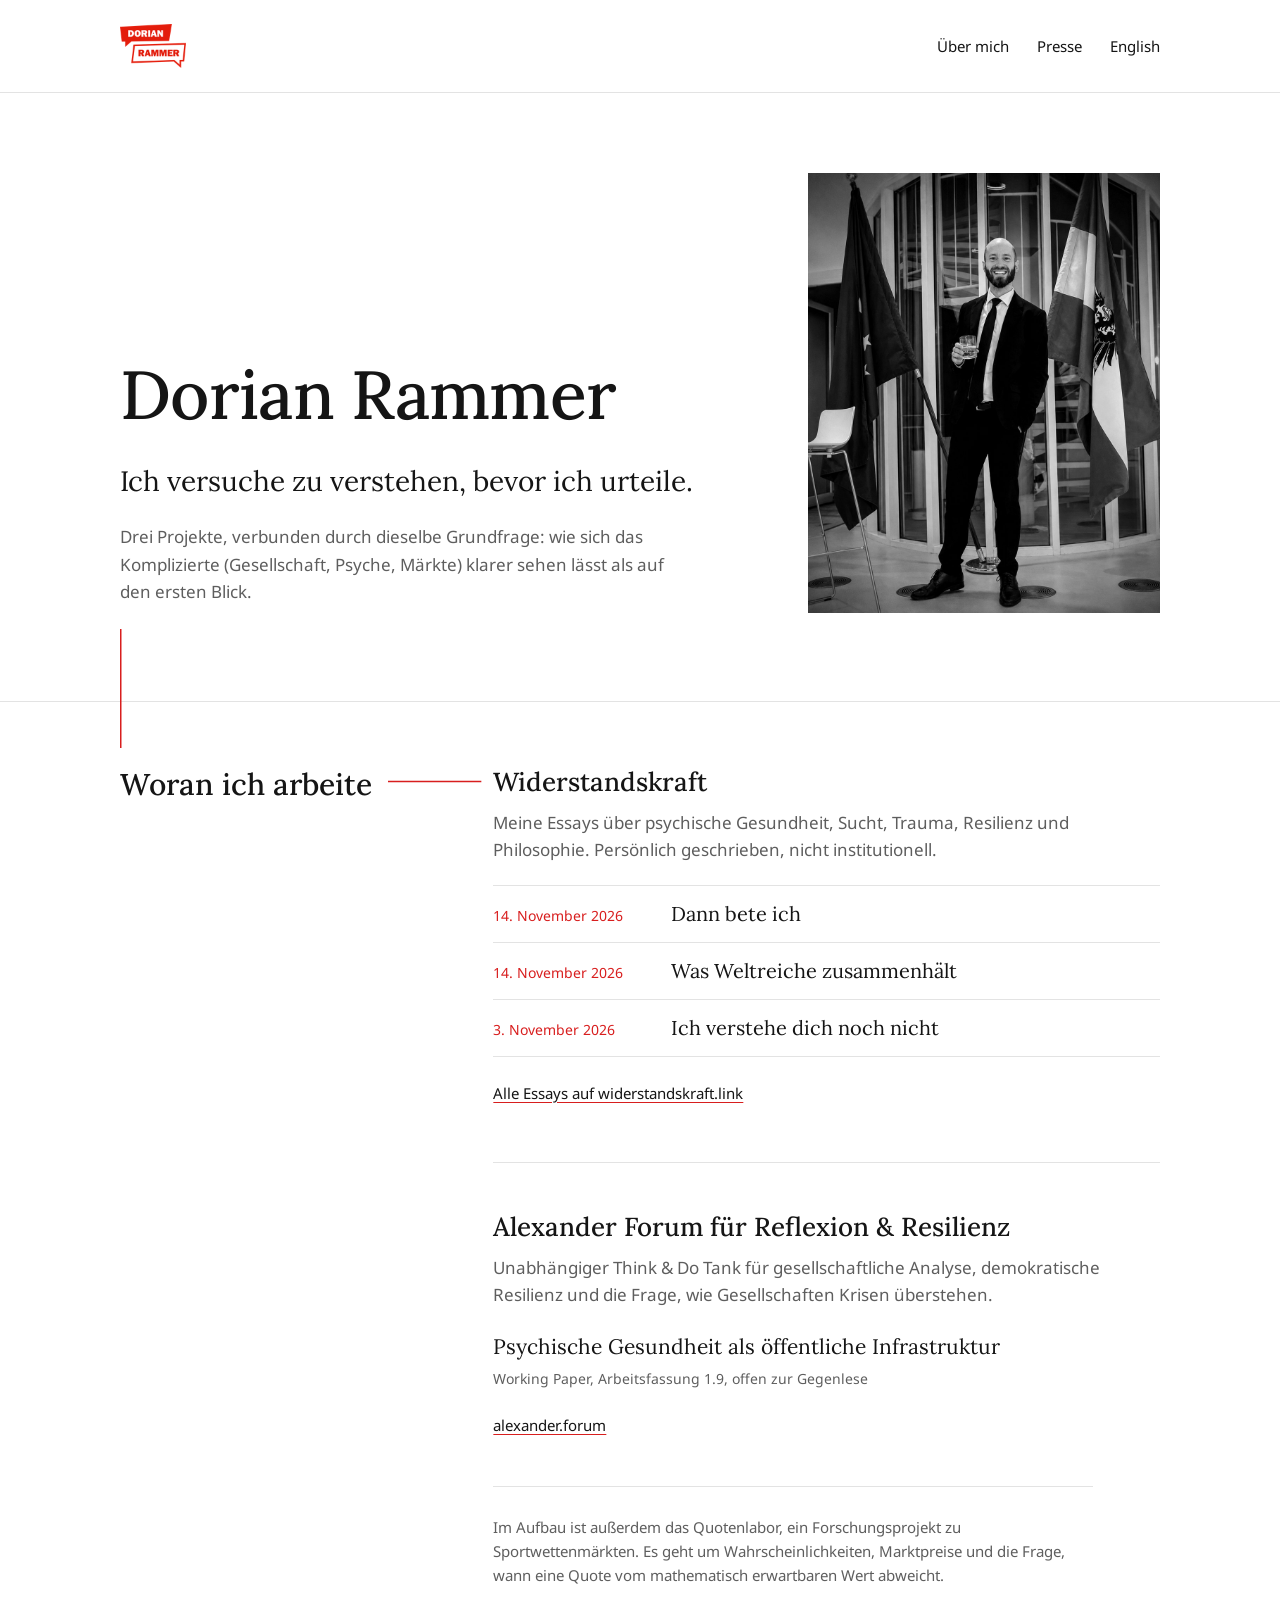
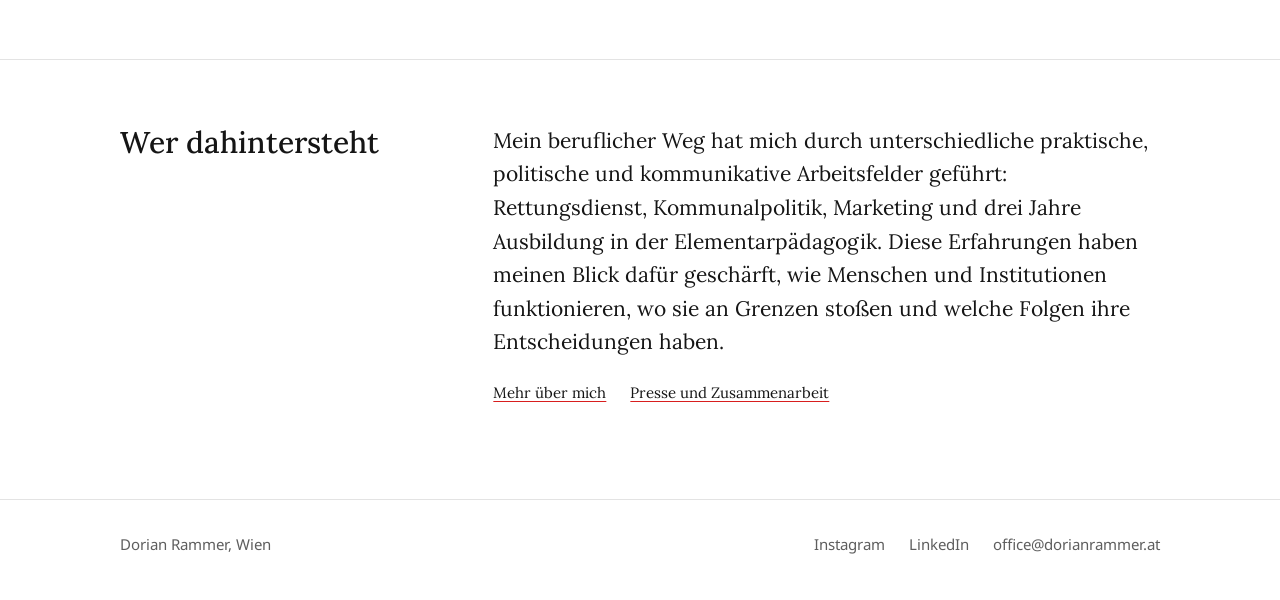
==== index.html @ beb6ae24 "Elementarpädagogik: „drei Jahre Ausbildung“ statt „dreijährige (formale) Ausbildung“ Die BAKIP wurde" ====
<!DOCTYPE html>
<html lang="de">
<head>
<meta charset="UTF-8">
<meta name="viewport" content="width=device-width, initial-scale=1.0">

<link rel="canonical" href="https://dorianrammer.at/">
<link rel="alternate" href="https://dorianrammer.at/" hreflang="de">
<link rel="alternate" href="https://dorianrammer.at/en/" hreflang="en">
<link rel="alternate" href="https://dorianrammer.at/" hreflang="x-default">

<meta name="robots" content="index,follow,max-image-preview:large,max-snippet:-1,max-video-preview:-1">

<meta name="description" content="Dorian Rammer, Autor und Publizist aus Wien: Essays über psychische Gesundheit, Sucht und Resilienz, gesellschaftliche Analyse im Alexander Forum.">

<meta name="keywords" content="Dorian Rammer, Wien, Widerstandskraft, Alexander Forum für Reflexion &amp; Resilienz, Essays, psychische Gesundheit, Sucht, Resilienz, Gesellschaftsanalyse, politische Analyse, Quotenlabor">

<meta name="author" content="Dorian Rammer">
<meta name="theme-color" content="#ffffff">

<meta property="og:site_name" content="Dorian Rammer">
<meta property="og:url" content="https://dorianrammer.at/">
<meta property="og:title" content="Dorian Rammer: Essays und gesellschaftliche Analyse">
<meta property="og:description" content="Dorian Rammer, Autor und Publizist aus Wien: Essays über psychische Gesundheit, Sucht und Resilienz, gesellschaftliche Analyse im Alexander Forum.">
<meta property="og:type" content="website">
<meta property="og:locale" content="de_AT">
<meta property="og:image" content="https://dorianrammer.at/assets/dorian-rammer-portrait-farbe.jpg">
<meta property="og:image:width" content="960">
<meta property="og:image:height" content="957">
<meta property="og:image:alt" content="Dorian Rammer in dunkelblauem Sakko vor grauem Hintergrund">
<meta property="og:locale:alternate" content="en_GB">

<meta name="twitter:card" content="summary">

<link rel="me" href="https://www.instagram.com/whoisdoriangray">
<link rel="me" href="https://www.linkedin.com/in/dorianrammer">

<script type="application/ld+json">
{
  "@context": "https://schema.org",
  "@graph": [
    {
      "@type": "Person",
      "@id": "https://dorianrammer.at/#person",
      "name": "Dorian Rammer",
      "url": "https://dorianrammer.at/",
      "description": "Autor und Publizist aus Wien: Essays, Beiträge und Kurzvideos zu psychischer Gesundheit, Sucht, Resilienz und gesellschaftlichen Fragen. Gründer und Leiter des Alexander Forums für Reflexion & Resilienz.",
      "jobTitle": "Autor und Publizist",
      "homeLocation": {
        "@type": "Place",
        "name": "Wien, Österreich"
      },
      "sameAs": [
        "https://www.instagram.com/whoisdoriangray",
        "https://www.linkedin.com/in/dorianrammer",
        "https://alexander.forum/",
        "https://widerstandskraft.link/"
      ],
      "knowsAbout": [
        "psychische Gesundheit",
        "Sucht",
        "Resilienz",
        "Essays",
        "gesellschaftliche Analyse",
        "politische Analyse",
        "Wahrscheinlichkeiten und Marktpreise"
      ],
      "affiliation": [
        {
          "@type": "Organization",
          "name": "Alexander Forum für Reflexion & Resilienz",
          "url": "https://alexander.forum/"
        },
        {
          "@type": "Organization",
          "name": "Widerstandskraft",
          "url": "https://widerstandskraft.link/"
        },
        {
          "@type": "Organization",
          "name": "Quotenlabor"
        }
      ]
    },
    {
      "@type": "WebSite",
      "@id": "https://dorianrammer.at/#website",
      "url": "https://dorianrammer.at/",
      "name": "Dorian Rammer: Essays und gesellschaftliche Analyse",
      "publisher": {
        "@id": "https://dorianrammer.at/#person"
      },
      "inLanguage": "de-AT"
    },
    {
      "@type": "WebPage",
      "@id": "https://dorianrammer.at/#webpage",
      "url": "https://dorianrammer.at/",
      "name": "Dorian Rammer: Essays und gesellschaftliche Analyse",
      "isPartOf": {
        "@id": "https://dorianrammer.at/#website"
      },
      "about": {
        "@id": "https://dorianrammer.at/#person"
      },
      "inLanguage": "de-AT"
    }
  ]
}
</script>

<title>Dorian Rammer: Essays und gesellschaftliche Analyse</title>

<link rel="icon" href="/favicon.svg" type="image/svg+xml">
<link rel="apple-touch-icon" href="/apple-touch-icon.png">

<link rel="preload" href="/assets/fonts/lora-latin-var.woff2" as="font" type="font/woff2" crossorigin>
<link rel="preload" href="/assets/fonts/noto-sans-latin-var.woff2" as="font" type="font/woff2" crossorigin>
<link rel="stylesheet" href="/assets/site.css?v=20261122f">

</head>

<body>

<a class="sprung" href="#inhalt">Zum Inhalt springen</a>

<header class="kopf">
  <div class="wrap">
    <a class="marke" href="/" aria-label="Dorian Rammer, Startseite">
      <img src="/assets/dorian-rammer-logo.png" alt="Dorian Rammer" width="198" height="132">
    </a>
    <nav aria-label="Seitennavigation">
      <a href="/ueber-dorian-rammer/">Über mich</a>
      <a href="/presse/">Presse</a>
      <a href="/en/" hreflang="en" lang="en">English</a>
    </nav>
  </div>
</header>

<main id="inhalt">

<section class="einstieg">
  <div class="wrap">
    <div>
      <h1>Dorian Rammer</h1>
      <p class="satz">Ich versuche zu verstehen, bevor ich urteile.</p>
      <p class="intro" data-faden-start>Drei Projekte, verbunden durch dieselbe Grundfrage: wie sich das Komplizierte (Gesellschaft, Psyche, Märkte) klarer sehen lässt als auf den ersten Blick.</p>
    </div>
    <figure class="portraet">
      <img src="/assets/dorian-rammer-portrait-sw.jpg" alt="Dorian Rammer im Anzug zwischen der österreichischen und der europäischen Flagge, Schwarzweißfoto" width="1000" height="1250" fetchpriority="high">
    </figure>
  </div>
</section>

<section class="abschnitt projekte" aria-labelledby="woran">
  <div class="wrap">
    <h2 id="woran" data-faden-wurzel>Woran ich arbeite</h2>
    <div>

      <div class="block" data-faden-bereich>
        <h3 data-faden="wk"><a href="https://www.widerstandskraft.link/">Widerstandskraft</a></h3>
        <p>Meine Essays über psychische Gesundheit, Sucht, Trauma, Resilienz und Philosophie. Persönlich geschrieben, nicht institutionell.</p>
        <!-- essays:start (wird von scripts/essays-aktualisieren.mjs ersetzt) -->
        <ul class="texte">
          <li><time datetime="2026-11-14">14. November 2026</time><a href="https://www.widerstandskraft.link/dann-bete-ich/">Dann bete ich</a></li>
          <li><time datetime="2026-11-14">14. November 2026</time><a href="https://www.widerstandskraft.link/was-weltreiche-zusammenhaelt/">Was Weltreiche zusammenhält</a></li>
          <li><time datetime="2026-11-03">3. November 2026</time><a href="https://www.widerstandskraft.link/ich-verstehe-dich-noch-nicht-michael-jackson/">Ich verstehe dich noch nicht</a></li>
        </ul>
        <!-- essays:ende -->
        <a class="weiter" href="https://www.widerstandskraft.link/">Alle Essays auf widerstandskraft.link</a>
      </div>

      <div class="block" data-faden-bereich>
        <h3 data-faden="af"><a href="https://alexander.forum/">Alexander Forum für Reflexion &amp; Resilienz</a></h3>
        <p>Unabhängiger Think &amp; Do Tank für gesellschaftliche Analyse, demokratische Resilienz und die Frage, wie Gesellschaften Krisen überstehen.</p>
        <div class="papier">
          <a href="https://alexander.forum/psyinfra-at/">Psychische Gesundheit als öffentliche Infrastruktur</a>
          <span>Working Paper, Arbeitsfassung 1.9, offen zur Gegenlese</span>
        </div>
        <a class="weiter" href="https://alexander.forum/">alexander.forum</a>
      </div>

      <p class="nebenbei" id="quotenlabor" data-faden="ql">Im Aufbau ist außerdem das Quotenlabor, ein Forschungsprojekt zu Sportwettenmärkten. Es geht um Wahrscheinlichkeiten, Marktpreise und die Frage, wann eine Quote vom mathematisch erwartbaren Wert abweicht.</p>

    </div>
  </div>
</section>

<section class="abschnitt person" aria-labelledby="wer">
  <div class="wrap">
    <h2 id="wer">Wer dahintersteht</h2>
    <div>
      <p>Mein beruflicher Weg hat mich durch unterschiedliche praktische, politische und kommunikative Arbeitsfelder geführt: Rettungsdienst, Kommunalpolitik, Marketing und drei Jahre Ausbildung in der Elementarpädagogik. Diese Erfahrungen haben meinen Blick dafür geschärft, wie Menschen und Institutionen funktionieren, wo sie an Grenzen stoßen und welche Folgen ihre Entscheidungen haben.</p>
      <p class="weiter-links"><a class="weiter" href="/ueber-dorian-rammer/">Mehr über mich</a> <a class="weiter" href="/presse/">Presse und Zusammenarbeit</a></p>
    </div>
  </div>
</section>

</main>

<footer class="fuss">
  <div class="wrap">
    <div>Dorian Rammer, Wien</div>
    <nav aria-label="Kontakt">
      <a href="https://www.instagram.com/whoisdoriangray" target="_blank" rel="me noopener">Instagram</a>
      <a href="https://www.linkedin.com/in/dorianrammer" target="_blank" rel="me noopener">LinkedIn</a>
      <span data-post-name="office" data-post-domain="dorianrammer.at">office (at) dorianrammer.at</span>
    </nav>
  </div>
</footer>

<script src="/assets/faden.js?v=20261122f" defer></script>

<script src="/assets/post.js?v=20261122f" defer></script>

<!-- 100% privacy-first analytics -->
<script async src="https://scripts.simpleanalyticscdn.com/latest.js"></script>

</body>
</html>
---- assets/site.css ----
/* dorianrammer.at
   Gemeinsames Stylesheet für Startseite und Über-Seite (DE/EN).
   Schriften wie Widerstandskraft: Lora (Überschriften, Lesetext), Noto Sans (Gebrauchstext).
   Rot #d81e1e nur als Signal: Daten, Link-Linien, Auswahl, Fokus, roter Faden.
   Nach jeder Änderung an dieser Datei oder an den Skripten die Versionsnummer
   (?v=JJJJMMTT) in den Links aller HTML-Seiten erhöhen, sonst sehen Besucher bis
   zu 10 Minuten die alte Fassung. */

@font-face{
  font-family:'Lora';
  font-style:normal;
  font-weight:400 600;
  font-display:swap;
  src:url('/assets/fonts/lora-latin-var.woff2') format('woff2');
}

@font-face{
  font-family:'Noto Sans';
  font-style:normal;
  font-weight:400 600;
  font-stretch:100%;
  font-display:swap;
  src:url('/assets/fonts/noto-sans-latin-var.woff2') format('woff2');
}

:root{
  --grund:#ffffff;
  --tinte:#151515;
  --grau:#5e5e5e;
  --linie:#e3e3e3;
  --rot:#d81e1e;
  --maxw:1120px;
  --rand:40px;
  --serif:'Lora',Georgia,'Times New Roman',serif;
  --sans:'Noto Sans',system-ui,-apple-system,'Segoe UI',sans-serif;
}

*{box-sizing:border-box}

html{
  -webkit-text-size-adjust:100%;
  text-size-adjust:100%;
}

body{
  position:relative;
  margin:0;
  background:var(--grund);
  color:var(--tinte);
  font-family:var(--sans);
  font-size:17px;
  line-height:1.6;
  -webkit-font-smoothing:antialiased;
  hyphens:auto;
  hyphenate-limit-chars:10 4 4;
}

::selection{
  background:var(--rot);
  color:#fff;
}

a{
  color:inherit;
  text-decoration-color:var(--rot);
  text-decoration-thickness:1px;
  text-underline-offset:.22em;
}

a:hover{
  color:var(--rot);
}

a:focus-visible{
  outline:2px solid var(--rot);
  outline-offset:3px;
}

h1,h2,h3{
  font-family:var(--serif);
  font-weight:500;
  margin:0;
  hyphens:manual;
  text-wrap:balance;
}

p{
  text-wrap:pretty;
}

img{
  max-width:100%;
}

.wrap{
  max-width:var(--maxw);
  margin:0 auto;
  padding:0 var(--rand);
}

.sprung{
  position:absolute;
  left:var(--rand);
  top:-100px;
  z-index:10;
  padding:8px 12px;
  background:var(--tinte);
  color:#fff;
  font-size:15px;
}

.sprung:focus{
  top:12px;
}


/* ---------- Kopf ---------- */

.kopf{
  padding:24px 0;
  border-bottom:1px solid var(--linie);
}

.kopf .wrap{
  display:flex;
  justify-content:space-between;
  align-items:center;
  gap:24px;
}

.kopf .marke{
  display:block;
  line-height:0;
}

.kopf .marke img{
  display:block;
  height:44px;
  width:auto;
}

.kopf nav{
  display:flex;
  gap:28px;
  font-size:15px;
}

.kopf nav a{
  text-decoration:none;
}

.kopf nav a[aria-current="page"]{
  text-decoration:underline;
  text-decoration-color:var(--rot);
}


/* ---------- Einstieg (Startseite) ---------- */

.einstieg{
  padding:80px 0 88px;
}

.einstieg .wrap{
  display:grid;
  grid-template-columns:7fr 4fr;
  gap:72px;
  align-items:end;
}

.einstieg h1{
  font-size:clamp(44px,5.6vw,68px);
  line-height:1.05;
  letter-spacing:-.01em;
  margin:0 0 32px;
}

.satz{
  font-family:var(--serif);
  font-size:clamp(22px,2.4vw,28px);
  line-height:1.4;
  margin:0 0 22px;
  max-width:21em;
}

.einstieg .intro{
  color:var(--grau);
  margin:0 0 8px;
  max-width:33em;
}

.portraet{
  margin:0;
}

.portraet img{
  display:block;
  width:100%;
  height:auto;
  aspect-ratio:4/5;
  object-fit:cover;
  object-position:50% 18%;
}

.portraet figcaption{
  margin-top:10px;
  font-size:14px;
  color:var(--grau);
}


/* ---------- Abschnitte ---------- */

.abschnitt{
  border-top:1px solid var(--linie);
  padding:64px 0 72px;
}

.abschnitt > .wrap{
  display:grid;
  grid-template-columns:4fr 8fr;
  gap:40px;
}

.abschnitt h2{
  font-size:30px;
  line-height:1.2;
}

.block + .block{
  margin-top:56px;
  padding-top:48px;
  border-top:1px solid var(--linie);
}

.block h3{
  font-size:26px;
  line-height:1.25;
  margin-bottom:10px;
}

.block h3 a{
  text-decoration:none;
}

.block > p{
  margin:0 0 22px;
  color:var(--grau);
  max-width:36em;
}

.texte{
  list-style:none;
  margin:0 0 22px;
  padding:0;
}

.texte li{
  display:grid;
  grid-template-columns:9.5em 1fr;
  gap:16px;
  align-items:baseline;
  padding:12px 0;
  border-top:1px solid var(--linie);
}

.texte li:last-child{
  border-bottom:1px solid var(--linie);
}

.texte time{
  font-size:14px;
  color:var(--rot);
  font-variant-numeric:tabular-nums;
}

.texte a{
  font-family:var(--serif);
  font-size:20px;
  text-decoration:none;
  hyphens:manual;
}

.papier{
  margin:0 0 22px;
}

.papier a{
  display:block;
  margin-bottom:4px;
  font-family:var(--serif);
  font-size:21px;
  text-decoration:none;
  hyphens:manual;
  text-wrap:balance;
}

.papier span{
  display:block;
  font-size:14px;
  line-height:1.5;
  color:var(--grau);
}

.weiter{
  font-size:15px;
}

.nebenbei{
  margin:48px 0 0;
  padding-top:28px;
  border-top:1px solid var(--linie);
  color:var(--grau);
  font-size:15px;
  max-width:40em;
}

.person p{
  font-family:var(--serif);
  font-size:21px;
  line-height:1.6;
  margin:0 0 22px;
  max-width:34em;
}


/* ---------- Über-Seite ---------- */

.seitenkopf{
  padding:72px 0 56px;
}

.seitenkopf h1{
  font-size:clamp(40px,5vw,60px);
  line-height:1.1;
  margin:0 0 20px;
}

.seitenkopf .satz{
  margin:0;
  max-width:none;
}

.ueber > .wrap{
  align-items:start;
}

.ueber .portraet{
  position:sticky;
  top:32px;
}

.text section + section{
  margin-top:56px;
}

.text h2{
  font-size:28px;
  line-height:1.25;
  margin-bottom:16px;
}

.text p{
  margin:0 0 18px;
  max-width:36em;
}

.projekte-liste{
  margin:24px 0 0;
  padding:0;
}

.projekte-liste > div{
  padding:16px 0;
  border-top:1px solid var(--linie);
}

.projekte-liste > div:last-child{
  border-bottom:1px solid var(--linie);
}

.projekte-liste dt{
  font-family:var(--serif);
  font-size:21px;
  margin-bottom:4px;
}

.projekte-liste dt a{
  text-decoration:none;
}

.projekte-liste dd{
  margin:0;
  color:var(--grau);
  font-size:16px;
}

.schluss{
  margin-top:40px;
}


/* ---------- Fuß ---------- */

.fuss{
  border-top:1px solid var(--linie);
  padding:32px 0 44px;
  font-size:15px;
  color:var(--grau);
}

.fuss .wrap{
  display:flex;
  justify-content:space-between;
  flex-wrap:wrap;
  gap:12px 28px;
}

.fuss nav{
  display:flex;
  flex-wrap:wrap;
  gap:24px;
}

.fuss a{
  text-decoration:none;
}


/* ---------- Roter Faden (Startseite) ---------- */

.faden{
  position:absolute;
  top:0;
  left:0;
  pointer-events:none;
  overflow:visible;
}

.faden path{
  fill:none;
  stroke:var(--rot);
  stroke-width:1.5;
  stroke-linejoin:miter;
  stroke-linecap:butt;
  transition:stroke-width .25s ease-out;
}

.faden path.offen{
  stroke-dasharray:5 6;
}

.faden path.aktiv{
  stroke-width:3;
}

.faden mask path{
  stroke:#fff;
  stroke-width:10;
  stroke-dasharray:none;
  transition:none;
}

@media (prefers-reduced-motion:reduce){
  .faden path{
    transition:none;
  }
}

@media print{
  .faden{
    display:none;
  }
}


/* ---------- Schmal ---------- */

@media (max-width:860px){

  :root{
    --rand:22px;
  }

  .einstieg{
    padding:44px 0 56px;
  }

  .einstieg .wrap{
    grid-template-columns:1fr;
    gap:40px;
  }

  .einstieg .portraet{
    max-width:360px;
  }

  .abschnitt{
    padding:48px 0 56px;
  }

  .abschnitt > .wrap{
    grid-template-columns:1fr;
    gap:28px;
  }

  .projekte > .wrap{
    padding-left:46px;
  }

  .texte li{
    grid-template-columns:1fr;
    gap:2px;
  }

  .person p{
    font-size:19px;
  }

  .seitenkopf{
    padding:44px 0 36px;
  }

  .ueber .portraet{
    position:static;
    max-width:360px;
  }

  .kopf .marke img{
    height:38px;
  }

  .kopf nav{
    gap:18px;
  }
}


/* ---------- Presseseite ---------- */

.texte .zeitraum{
  font-size:14px;
  color:var(--rot);
}

.texte .medium{
  display:block;
  margin-top:3px;
  font-family:var(--sans);
  font-size:15px;
  line-height:1.5;
  color:var(--grau);
}

.stationen li > span:last-child{
  font-size:16px;
  line-height:1.5;
}

.einleitung{
  margin:0 0 20px;
  max-width:36em;
  color:var(--grau);
}

.nachsatz{
  margin:20px 0 0;
  max-width:40em;
  font-size:15px;
  color:var(--grau);
}

.kurzbio{
  border:1px solid var(--linie);
  padding:18px 22px;
  margin:0 0 16px;
  max-width:40em;
}

.kurzbio h3{
  font-family:var(--sans);
  font-size:14px;
  font-weight:500;
  color:var(--grau);
  margin:0 0 8px;
}

.kurzbio p{
  margin:0;
}

.abschnitt .projekte-liste{
  margin-top:0;
  max-width:40em;
}

.weiter-links{
  display:flex;
  flex-wrap:wrap;
  gap:8px 24px;
  margin:0;
}

.abschnitt-kopf h2{
  margin:0;
}

.unterzeile{
  margin:6px 0 0;
  font-size:15px;
  color:var(--grau);
}

.stimmen{
  list-style:none;
  margin:0;
  padding:0;
  max-width:40em;
}

.stimmen li{
  padding:18px 0;
  border-top:1px solid var(--linie);
}

.stimmen li:last-child{
  border-bottom:1px solid var(--linie);
}

.stimmen blockquote{
  margin:0;
}

.stimmen blockquote p{
  margin:0 0 8px;
  font-family:var(--serif);
  font-size:20px;
  line-height:1.5;
}

.stimmen .quelle{
  margin:0;
  font-size:15px;
  color:var(--grau);
}

.pressefotos{
  display:flex;
  flex-wrap:wrap;
  align-items:flex-start;
  gap:24px;
  margin:0 0 24px;
}

.pressefoto{
  flex:0 1 200px;
  margin:0;
}

.pressefoto img{
  display:block;
  width:100%;
  height:auto;
  aspect-ratio:4/5;
  object-fit:cover;
  object-position:50% 25%;
}

.pressefoto figcaption{
  margin-top:8px;
  hyphens:manual;
  font-size:14px;
  color:var(--grau);
}
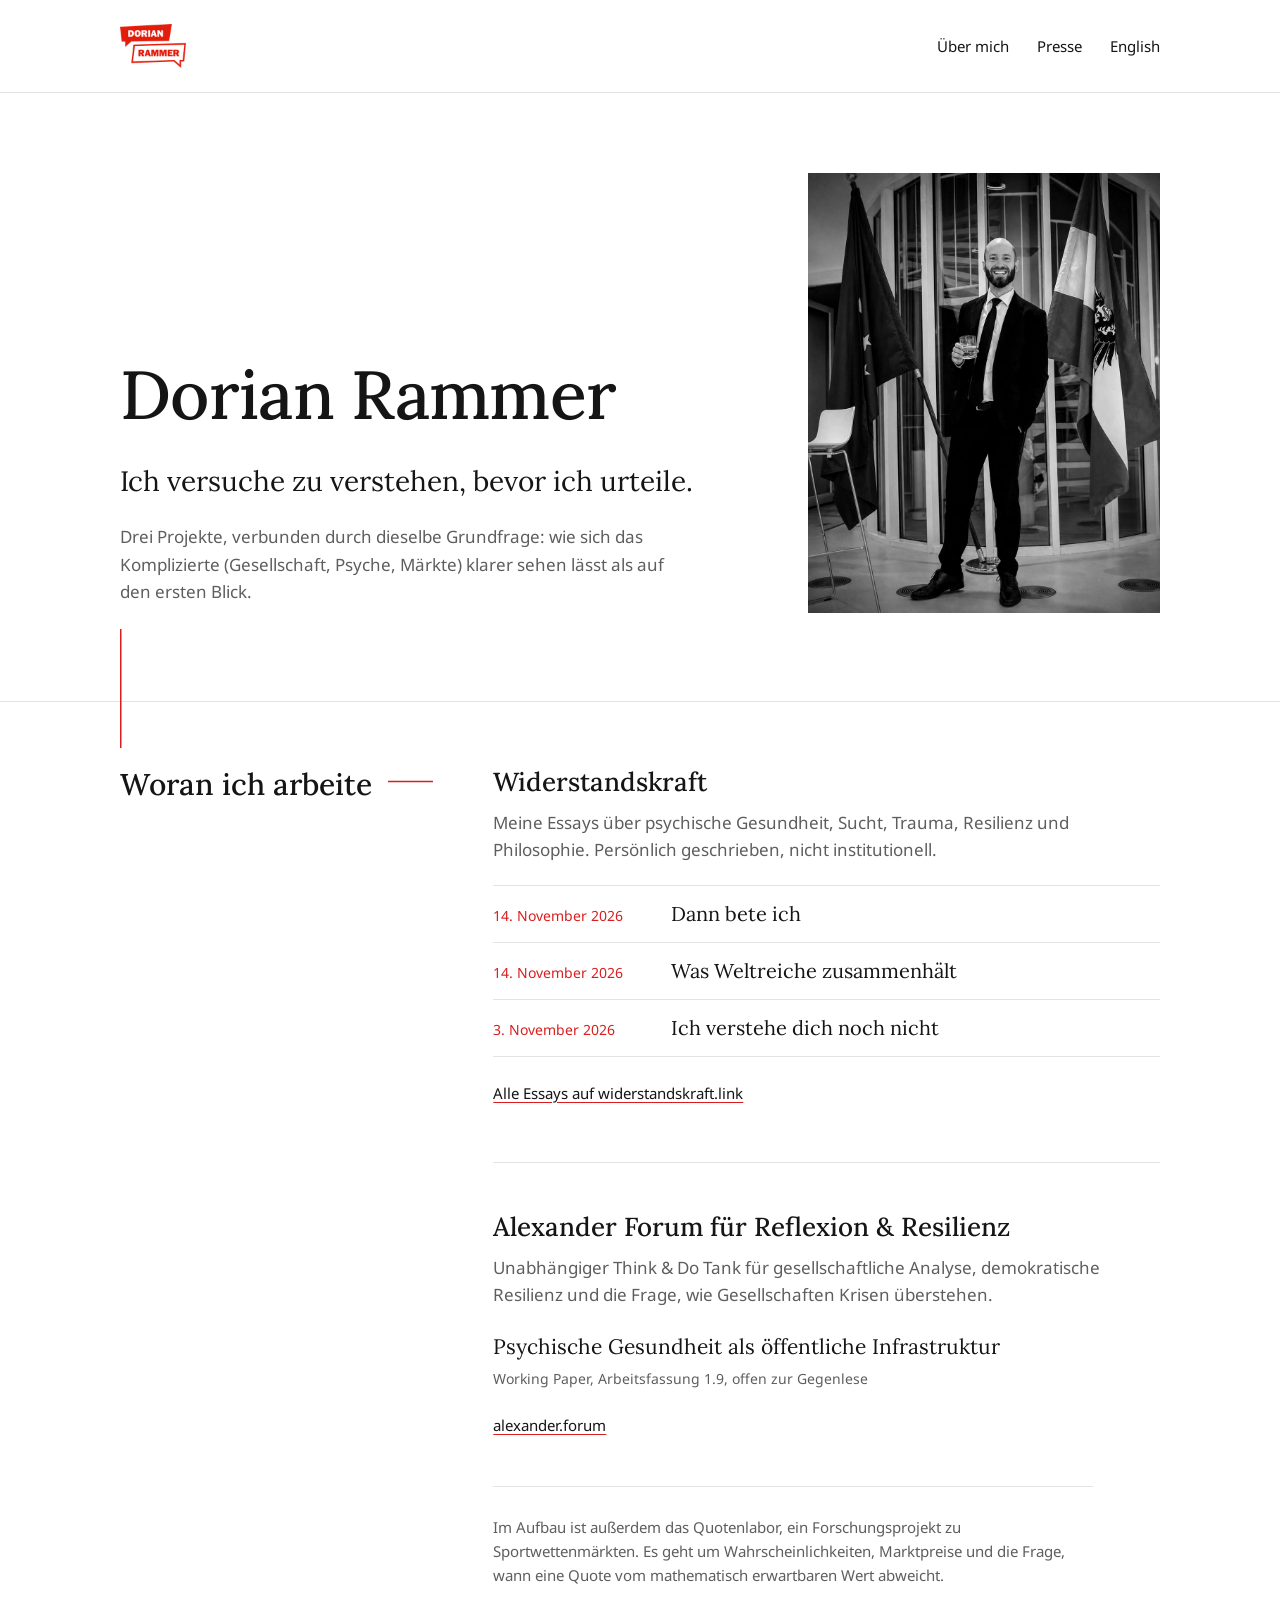
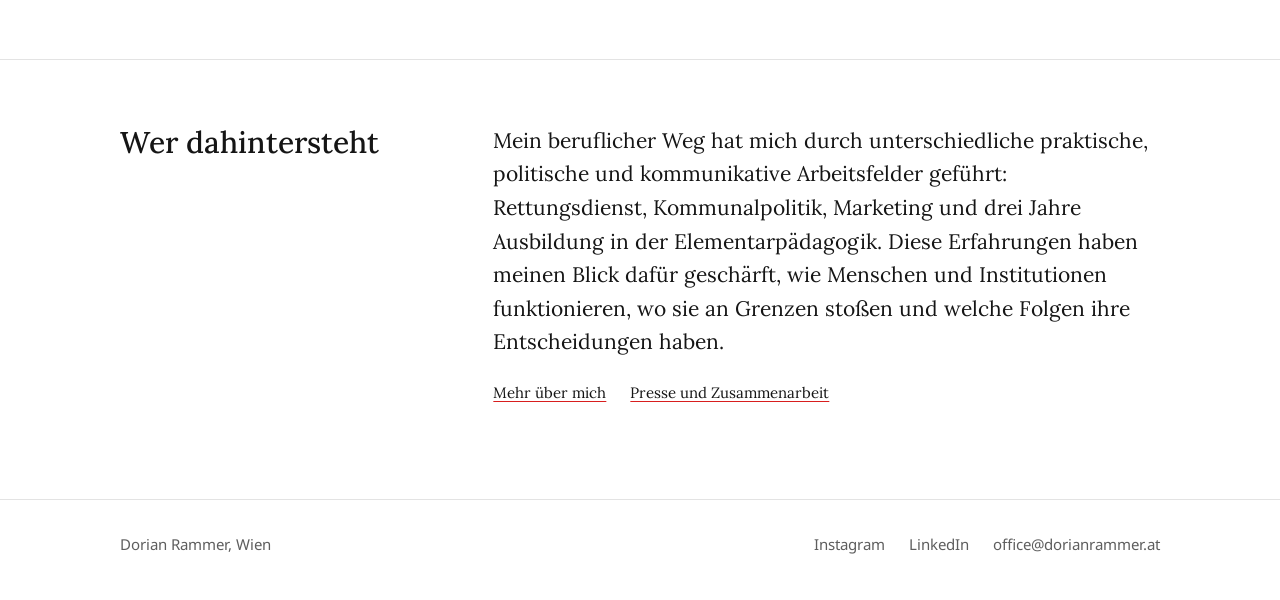
==== commit 0c2417fb: "TikTok und YouTube in den Profilverknüpfungen (sameAs) und in llms.txt Co-Authored-By: Claude Opus 5" ====
--- a/index.html
+++ b/index.html
@@ -53,6 +53,8 @@
       "sameAs": [
         "https://www.instagram.com/whoisdoriangray",
         "https://www.linkedin.com/in/dorianrammer",
+        "https://www.tiktok.com/@whoisdoriangray",
+        "https://www.youtube.com/@dorianrammer",
         "https://alexander.forum/",
         "https://widerstandskraft.link/"
       ],
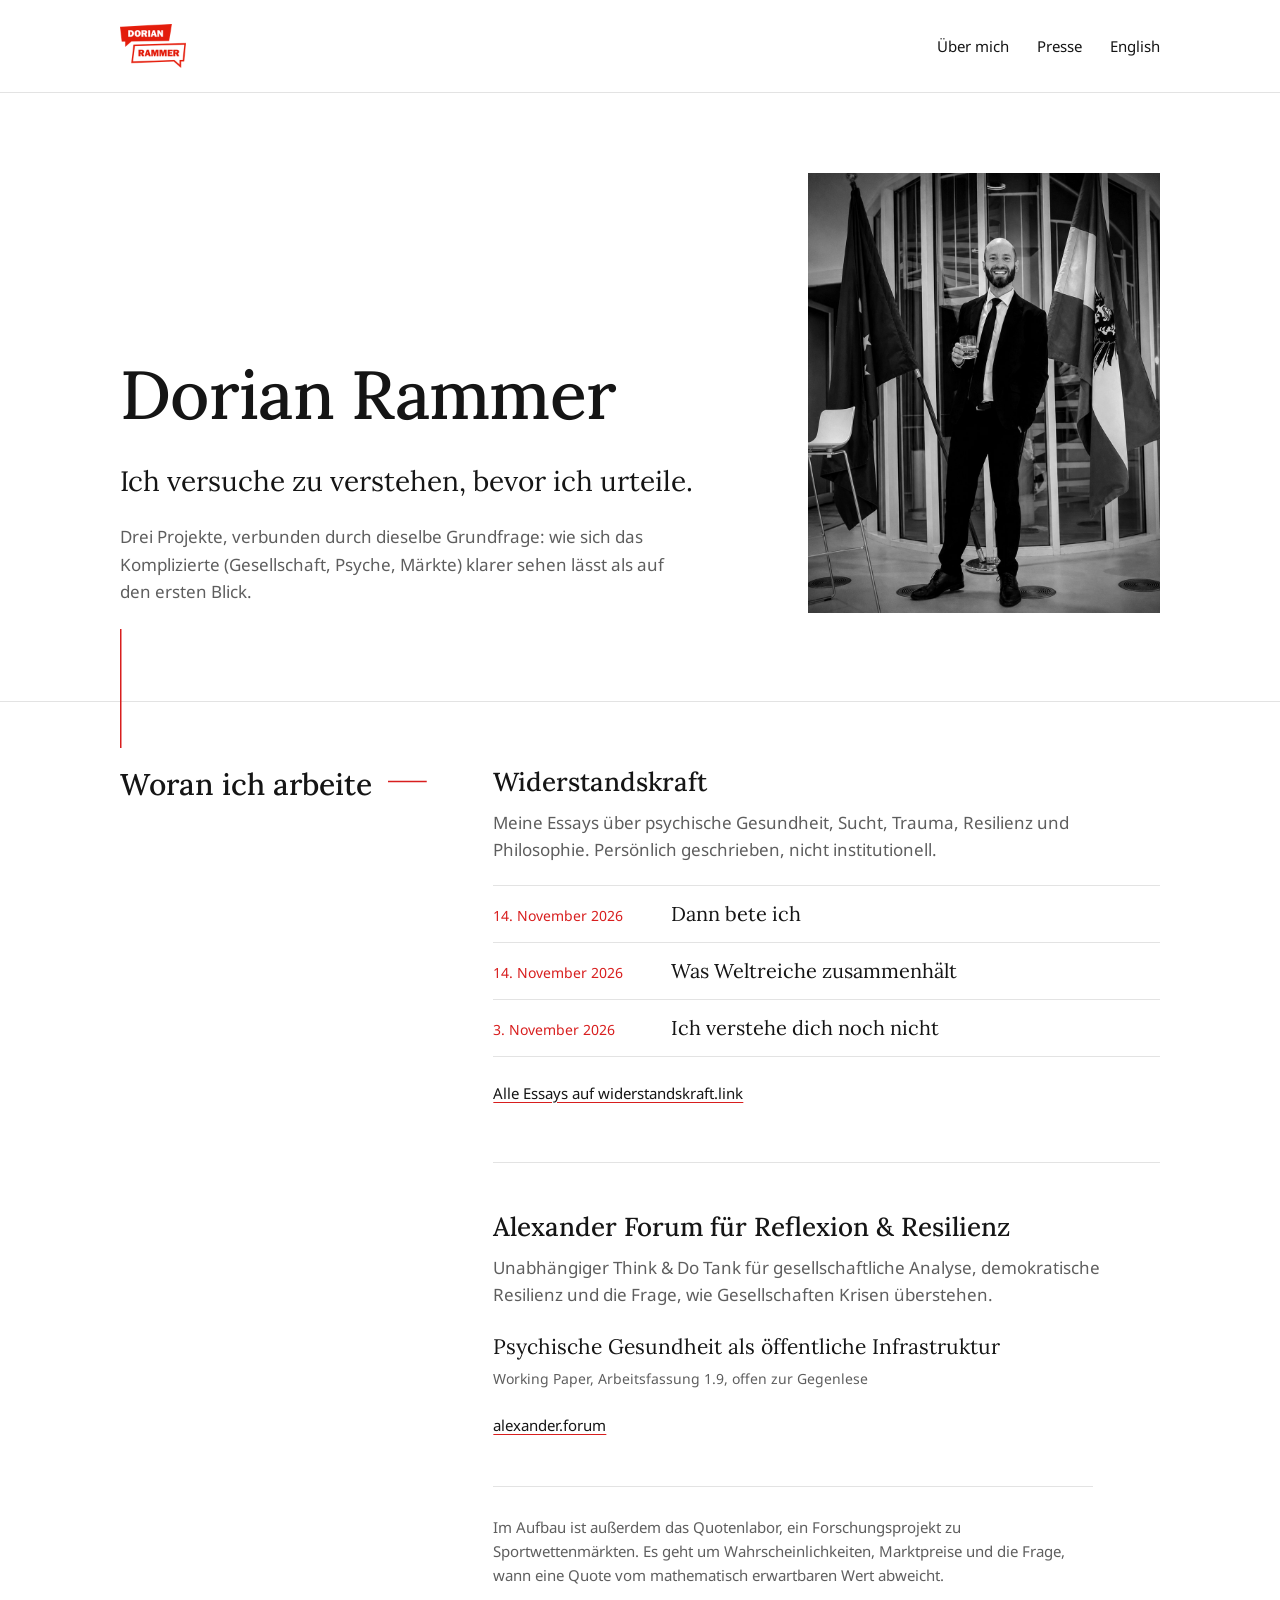
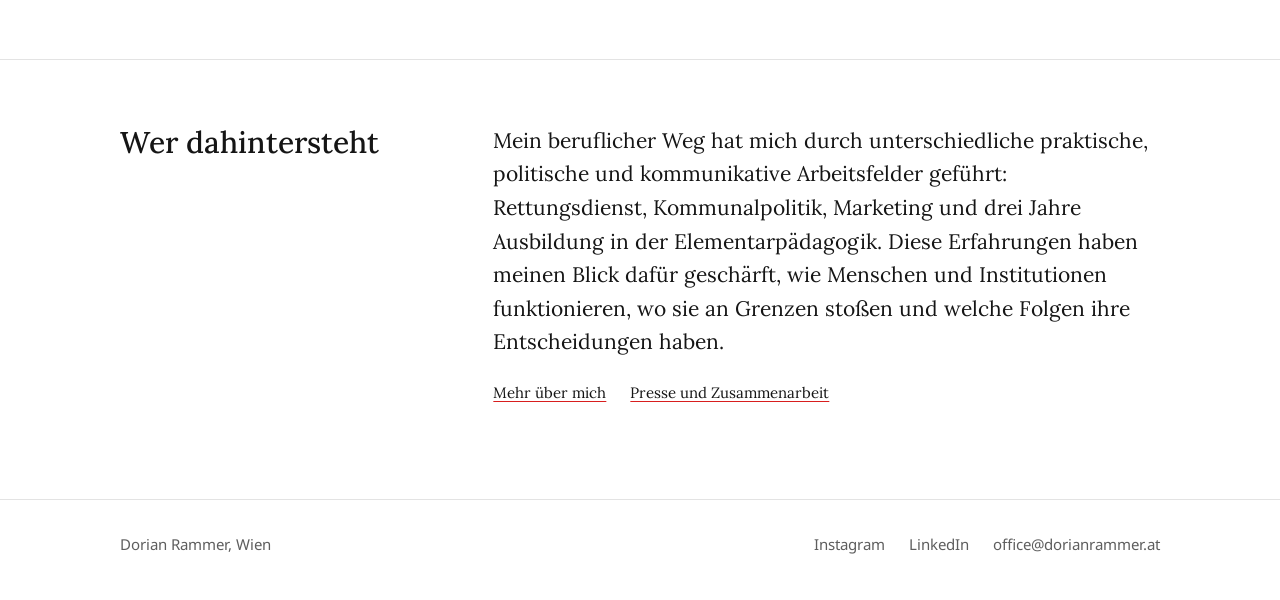
==== commit 8c245a7c: "Facebook in den Profilverknüpfungen (sameAs) und in llms.txt Co-Authored-By: Claude Opus 5.5 <norepl" ====
--- a/index.html
+++ b/index.html
@@ -55,6 +55,7 @@
         "https://www.linkedin.com/in/dorianrammer",
         "https://www.tiktok.com/@whoisdoriangray",
         "https://www.youtube.com/@dorianrammer",
+        "https://www.facebook.com/dorian.a.rammer/",
         "https://alexander.forum/",
         "https://widerstandskraft.link/"
       ],
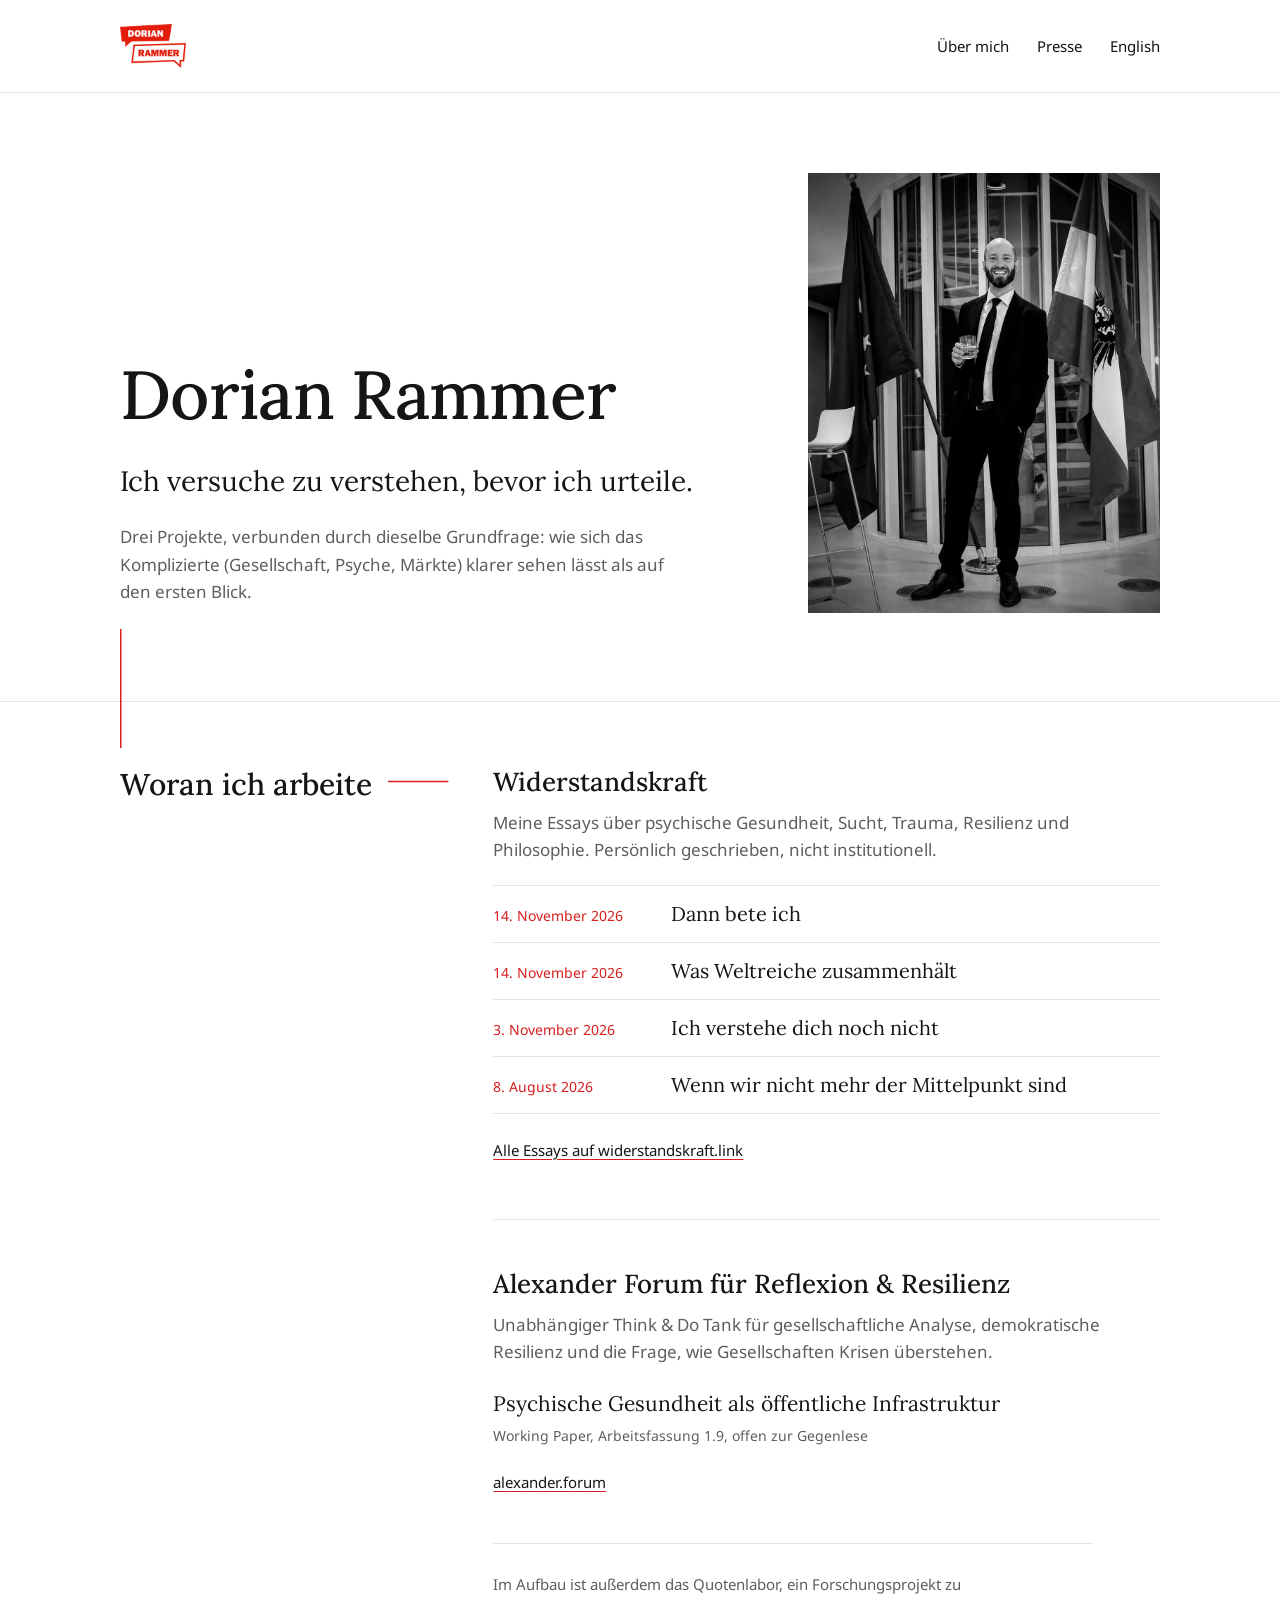
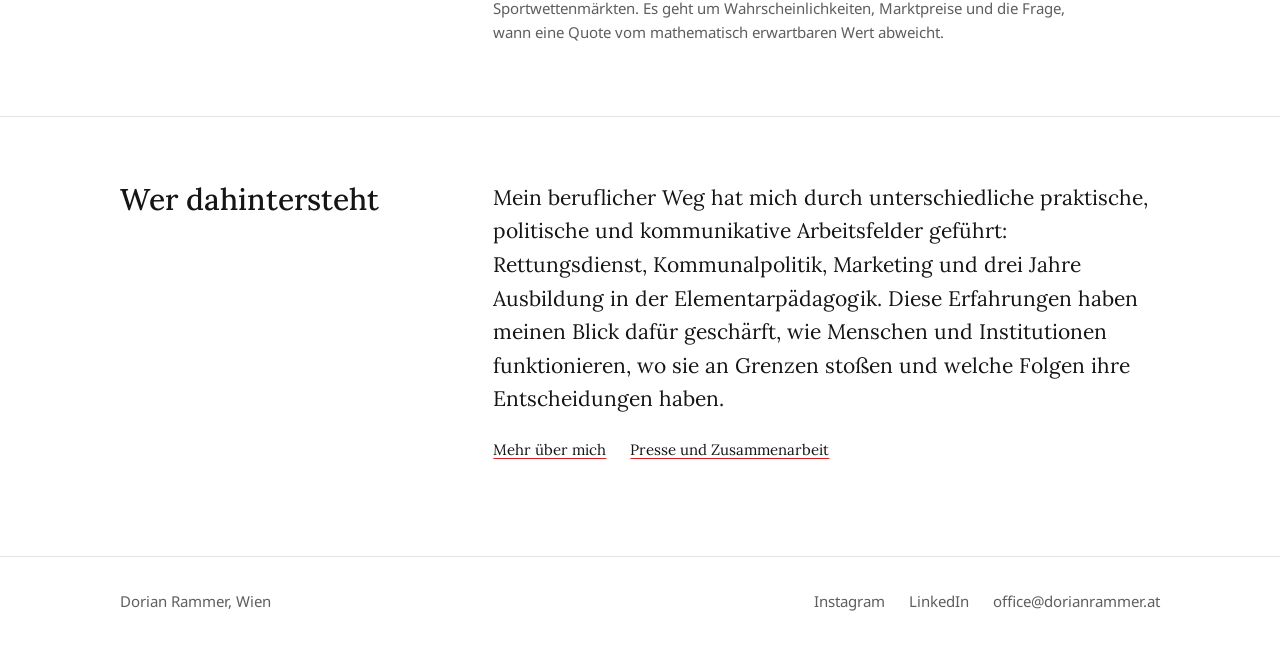
==== commit a44ab0ca: "Startseiten zeigen die vier neuesten Essays statt drei Standard in scripts/essays-aktualisieren.mjs " ====
--- a/index.html
+++ b/index.html
@@ -168,6 +168,7 @@
           <li><time datetime="2026-11-14">14. November 2026</time><a href="https://www.widerstandskraft.link/dann-bete-ich/">Dann bete ich</a></li>
           <li><time datetime="2026-11-14">14. November 2026</time><a href="https://www.widerstandskraft.link/was-weltreiche-zusammenhaelt/">Was Weltreiche zusammenhält</a></li>
           <li><time datetime="2026-11-03">3. November 2026</time><a href="https://www.widerstandskraft.link/ich-verstehe-dich-noch-nicht-michael-jackson/">Ich verstehe dich noch nicht</a></li>
+          <li><time datetime="2026-08-08">8. August 2026</time><a href="https://www.widerstandskraft.link/wenn-wir-nicht-mehr-der-mittelpunkt-sind/">Wenn wir nicht mehr der Mittelpunkt sind</a></li>
         </ul>
         <!-- essays:ende -->
         <a class="weiter" href="https://www.widerstandskraft.link/">Alle Essays auf widerstandskraft.link</a>
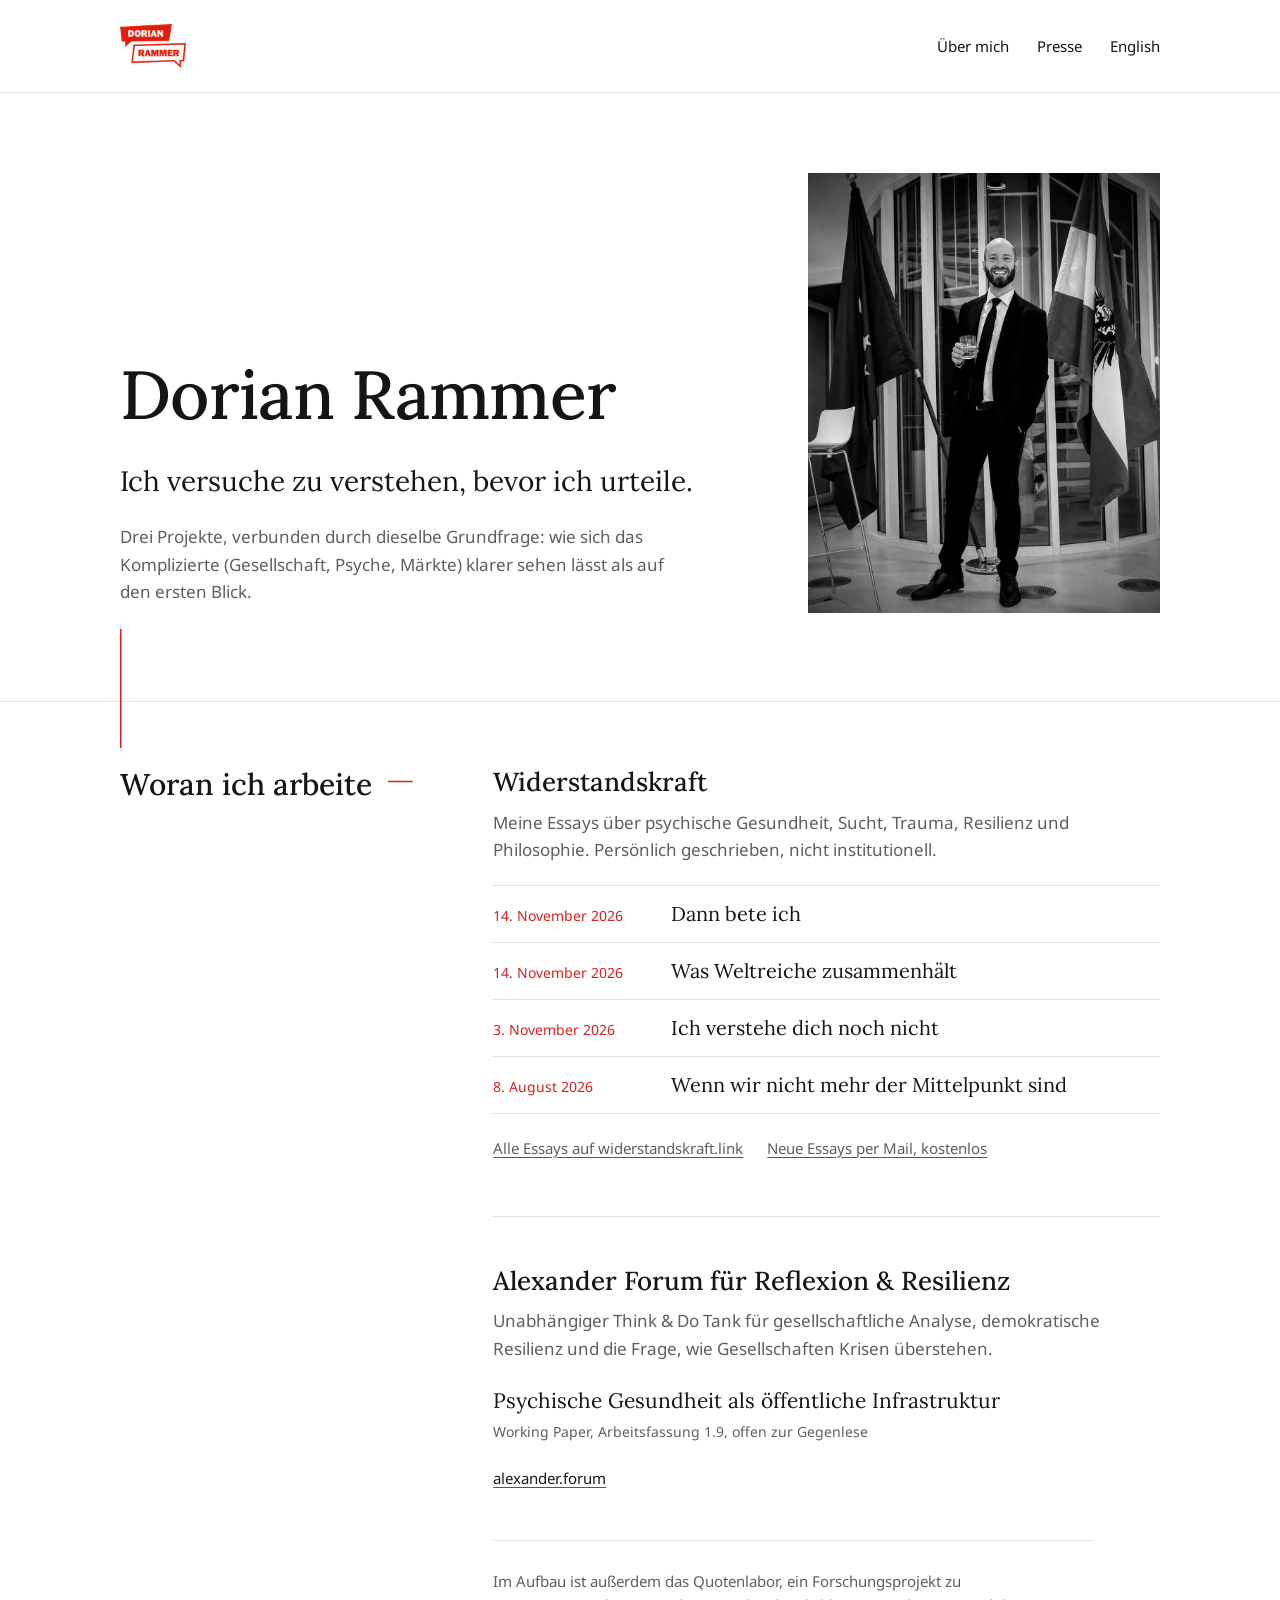
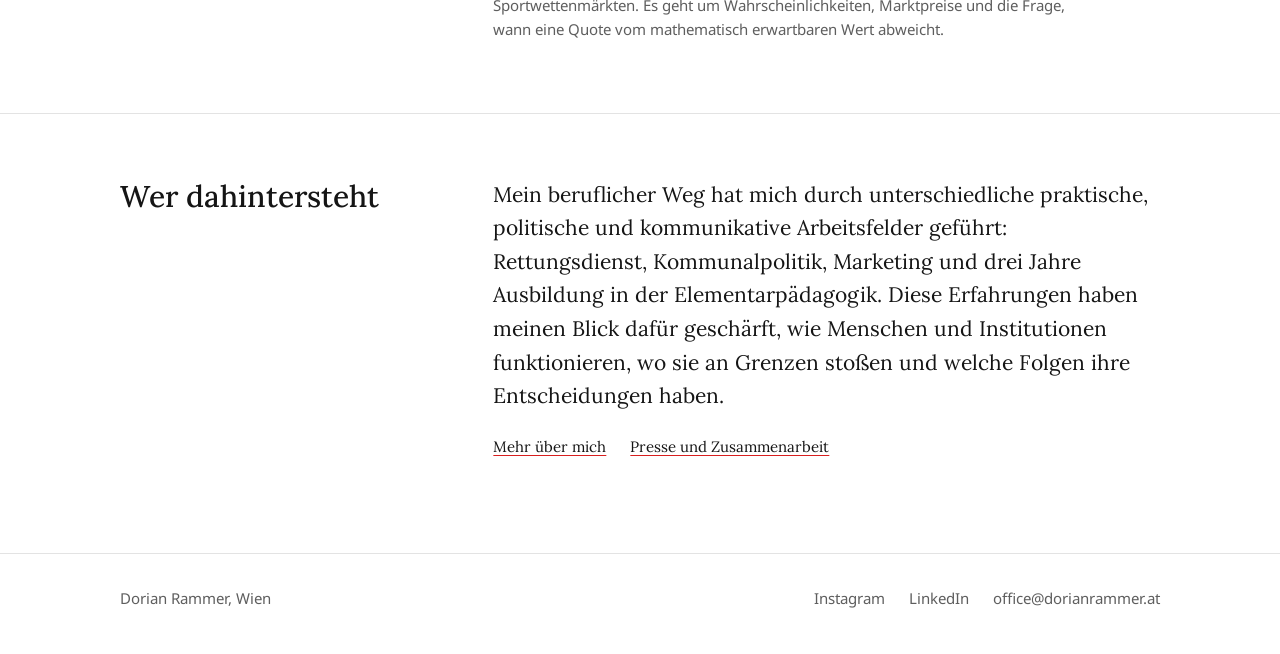
==== commit 2b7b1d5a: "Startseiten: Newsletter-Link unter den Essays DE: „Neue Essays per Mail, kostenlos“ öffnet die Anmel" ====
--- a/index.html
+++ b/index.html
@@ -171,7 +171,7 @@
           <li><time datetime="2026-08-08">8. August 2026</time><a href="https://www.widerstandskraft.link/wenn-wir-nicht-mehr-der-mittelpunkt-sind/">Wenn wir nicht mehr der Mittelpunkt sind</a></li>
         </ul>
         <!-- essays:ende -->
-        <a class="weiter" href="https://www.widerstandskraft.link/">Alle Essays auf widerstandskraft.link</a>
+        <p class="weiter-links"><a class="weiter" href="https://www.widerstandskraft.link/">Alle Essays auf widerstandskraft.link</a> <a class="weiter" href="https://www.widerstandskraft.link/#/portal/signup">Neue Essays per Mail, kostenlos</a></p>
       </div>
 
       <div class="block" data-faden-bereich>
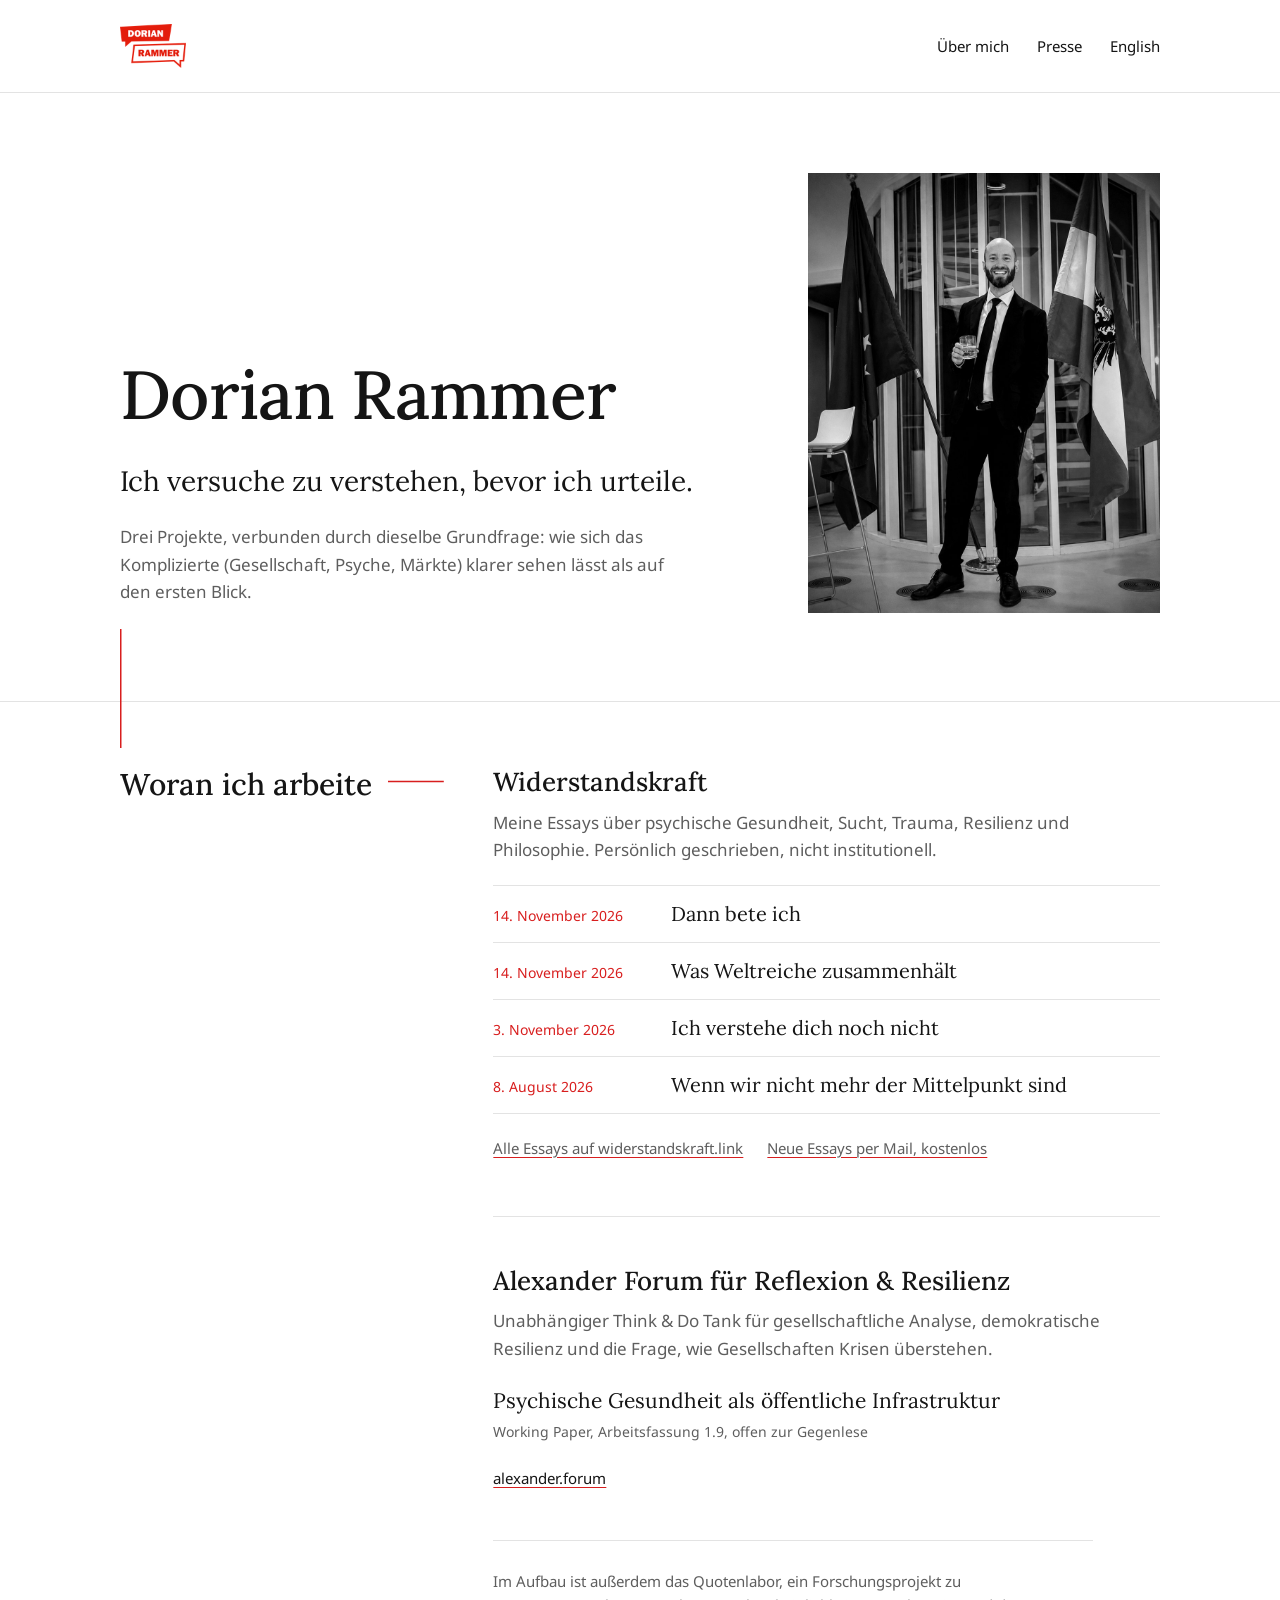
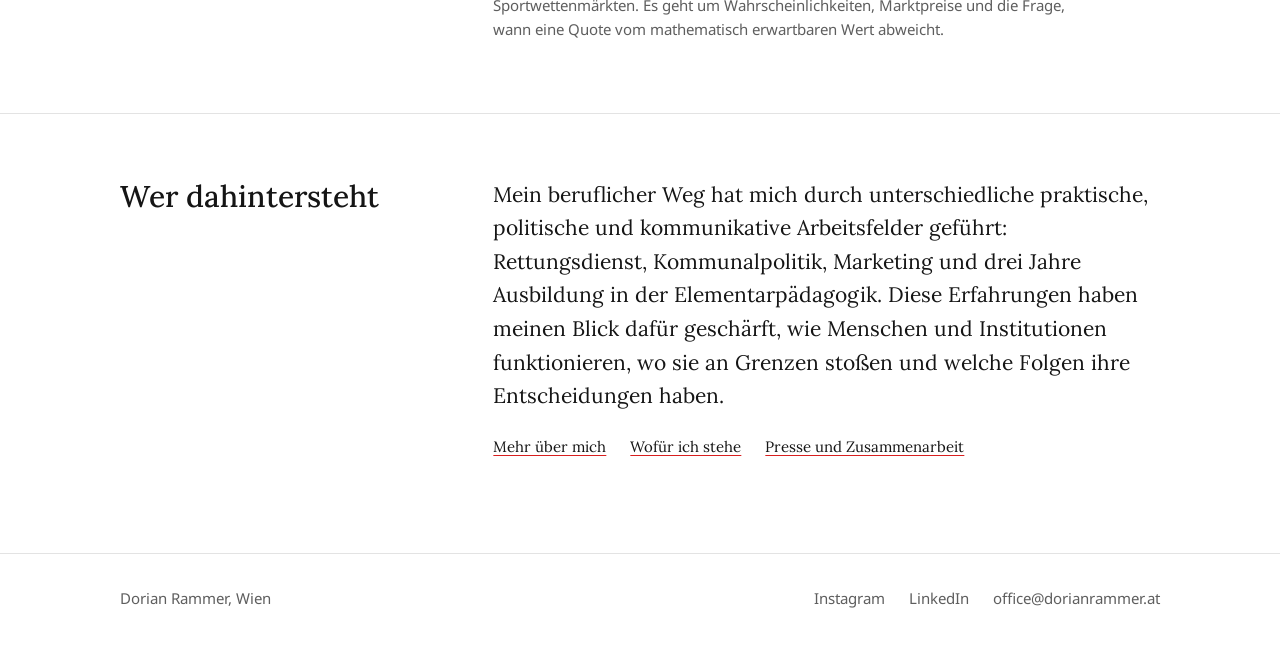
==== commit a35d0e15: "Seite „Wofür ich stehe“ / „What I Stand For“ fertig: Englisch, Verlinkung, Sitemap, llms.txt - EN: /" ====
--- a/index.html
+++ b/index.html
@@ -195,7 +195,7 @@
     <h2 id="wer">Wer dahintersteht</h2>
     <div>
       <p>Mein beruflicher Weg hat mich durch unterschiedliche praktische, politische und kommunikative Arbeitsfelder geführt: Rettungsdienst, Kommunalpolitik, Marketing und drei Jahre Ausbildung in der Elementarpädagogik. Diese Erfahrungen haben meinen Blick dafür geschärft, wie Menschen und Institutionen funktionieren, wo sie an Grenzen stoßen und welche Folgen ihre Entscheidungen haben.</p>
-      <p class="weiter-links"><a class="weiter" href="/ueber-dorian-rammer/">Mehr über mich</a> <a class="weiter" href="/presse/">Presse und Zusammenarbeit</a></p>
+      <p class="weiter-links"><a class="weiter" href="/ueber-dorian-rammer/">Mehr über mich</a> <a class="weiter" href="/wofuer-ich-stehe/">Wofür ich stehe</a> <a class="weiter" href="/presse/">Presse und Zusammenarbeit</a></p>
     </div>
   </div>
 </section>
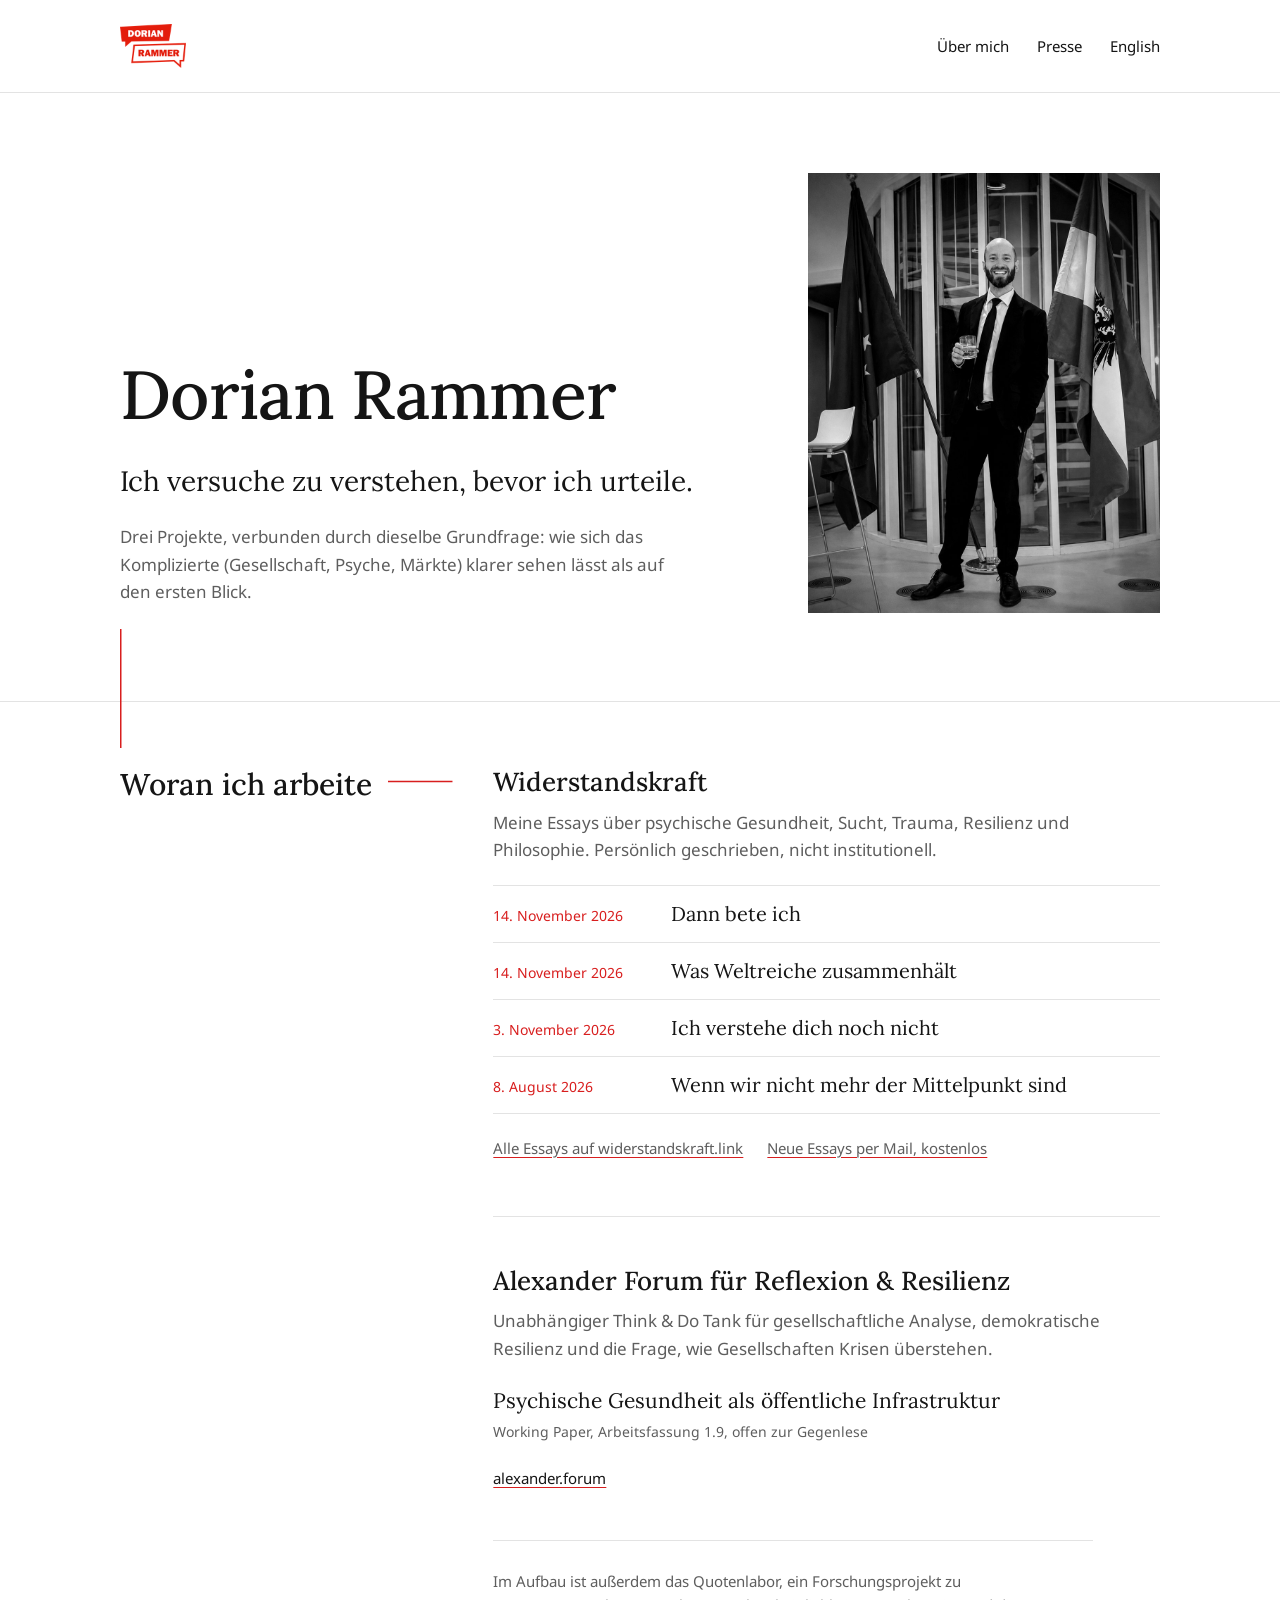
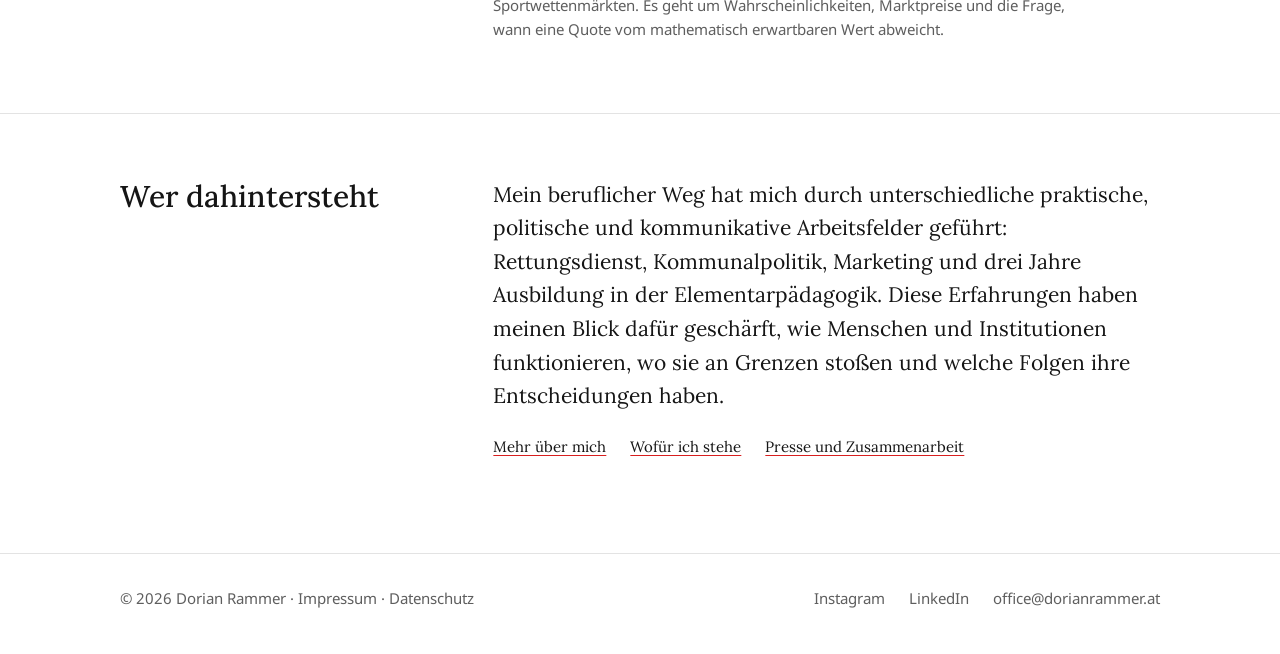
==== commit 83c69d91: "Impressum und Datenschutz (DE/EN) für dorianrammer.at und Widerstandskraft; Fußzeile mit © 2026 - /i" ====
--- a/index.html
+++ b/index.html
@@ -204,7 +204,7 @@
 
 <footer class="fuss">
   <div class="wrap">
-    <div>Dorian Rammer, Wien</div>
+    <div style="hyphens:manual">© 2026 Dorian Rammer · <a href="/impressum/">Impressum</a> · <a href="/datenschutz/">Datenschutz</a></div>
     <nav aria-label="Kontakt">
       <a href="https://www.instagram.com/whoisdoriangray" target="_blank" rel="me noopener">Instagram</a>
       <a href="https://www.linkedin.com/in/dorianrammer" target="_blank" rel="me noopener">LinkedIn</a>
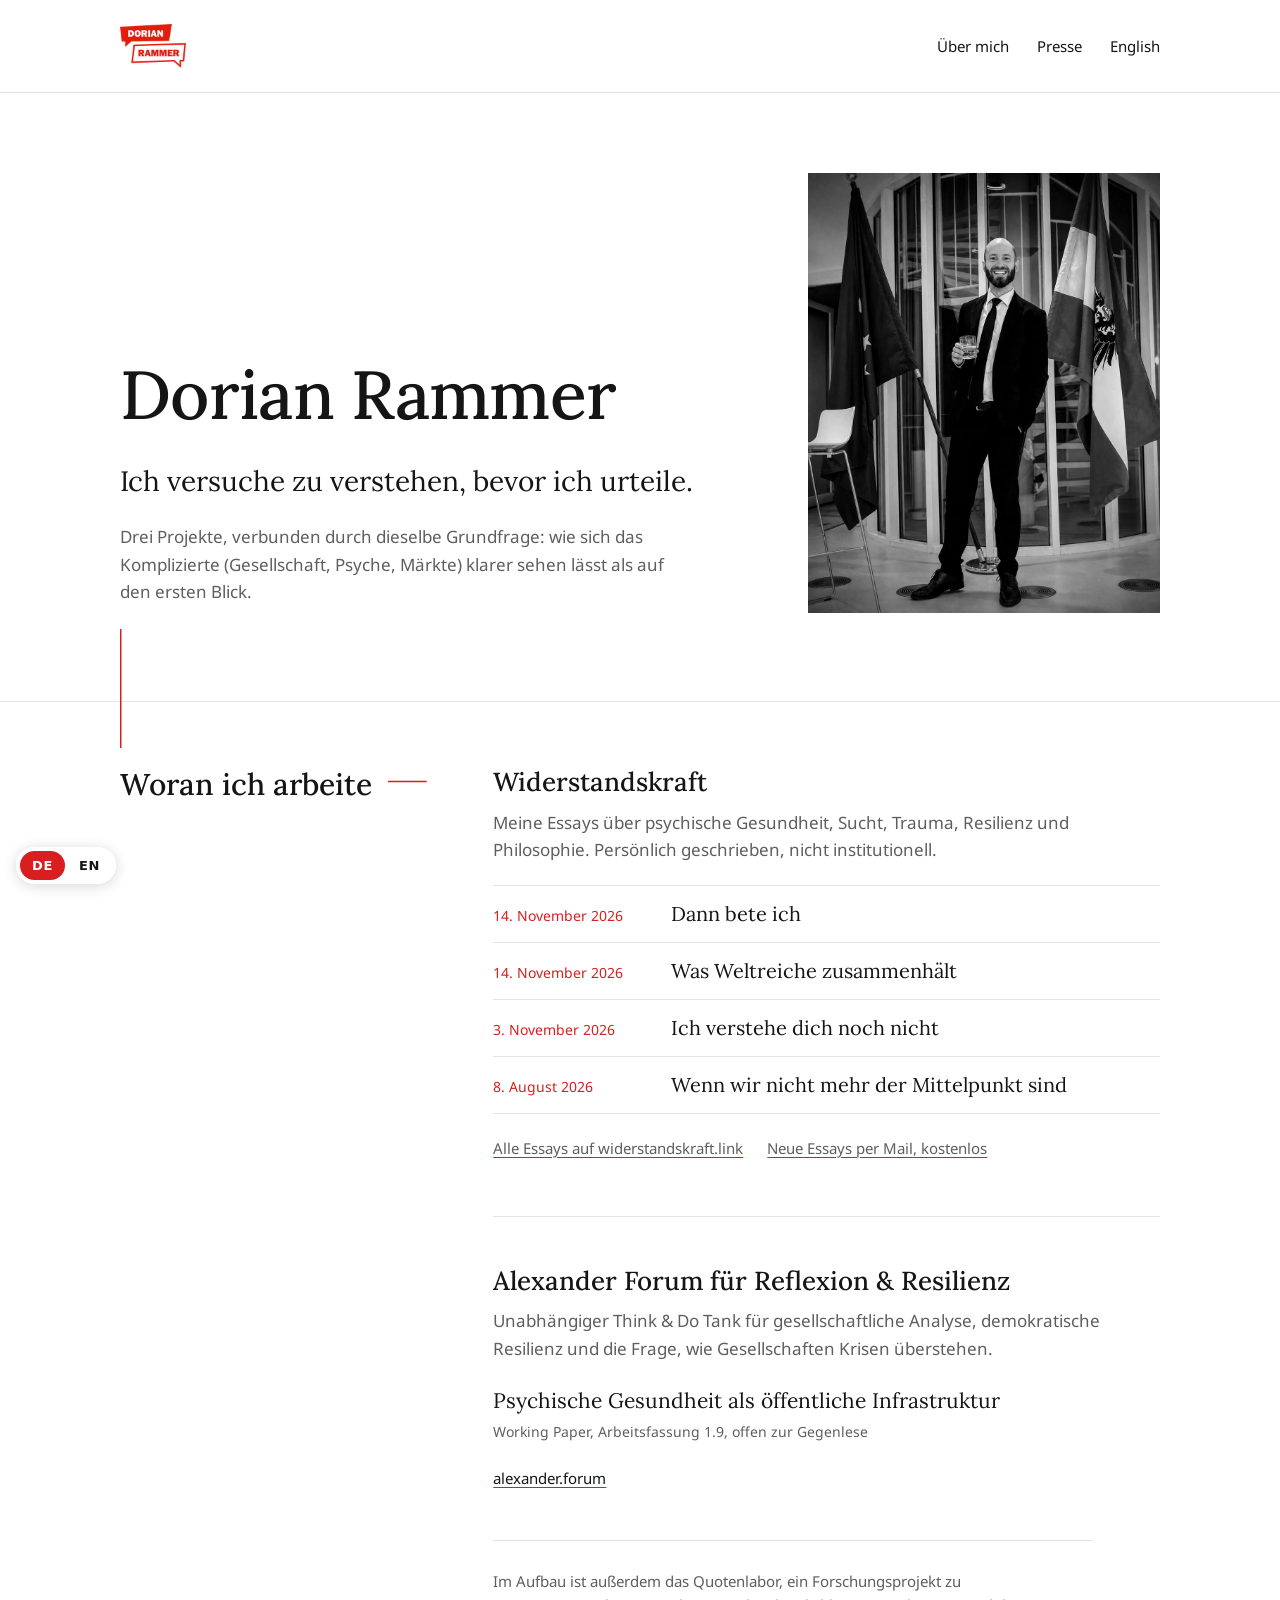
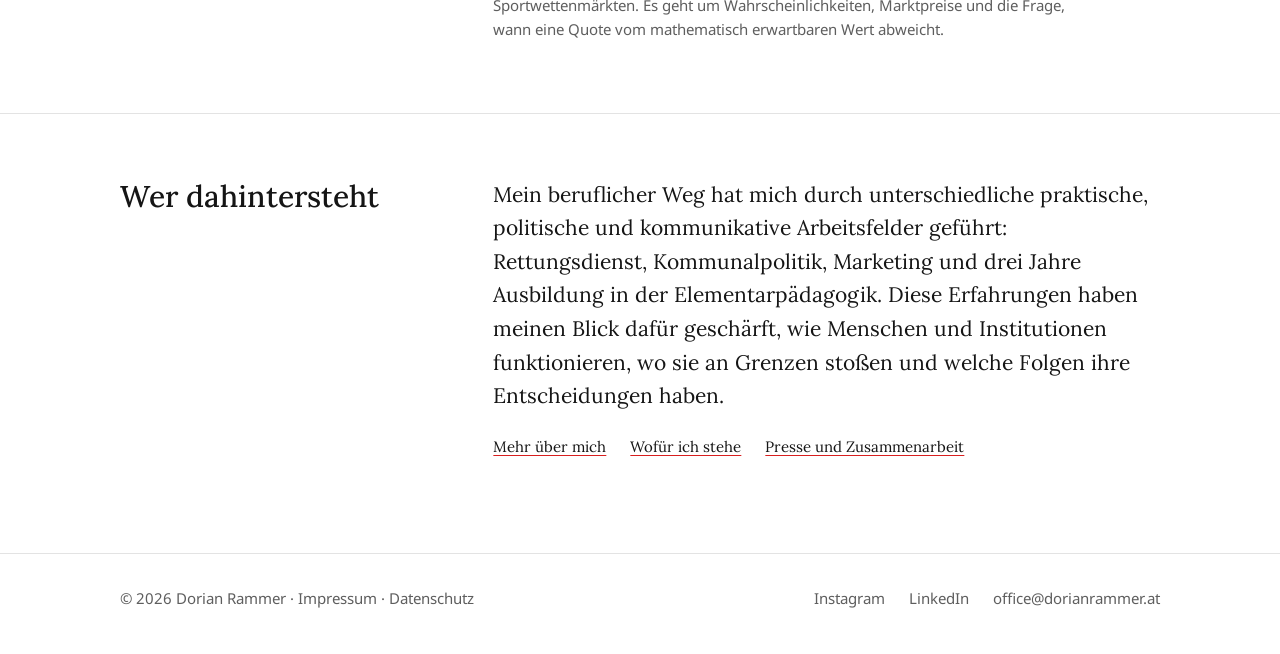
==== commit 4dac48a4: "Sprachumschalter DE/EN wie auf Widerstandskraft (unten links, aktuelle Sprache rot) assets/sprache.j" ====
--- a/index.html
+++ b/index.html
@@ -216,6 +216,7 @@
 <script src="/assets/faden.js?v=20261122f" defer></script>
 
 <script src="/assets/post.js?v=20261122f" defer></script>
+<script src="/assets/sprache.js?v=20261122a" data-farbe="#d81e1e" defer></script>
 
 <!-- 100% privacy-first analytics -->
 <script async src="https://scripts.simpleanalyticscdn.com/latest.js"></script>
